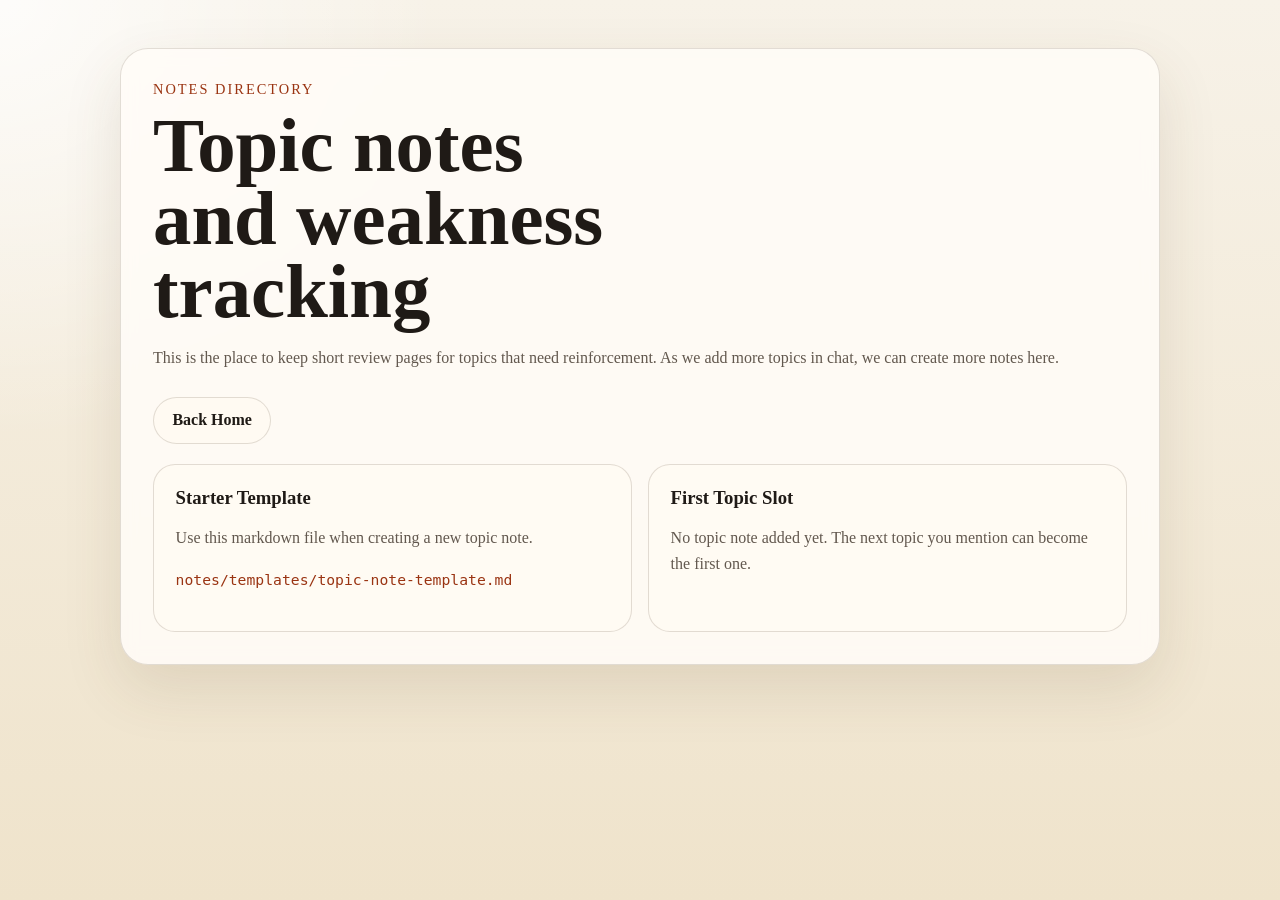
==== notes/index.html @ 0b9db5f5 "First update!" ====
<!DOCTYPE html>
<html lang="en">
<head>
  <meta charset="UTF-8" />
  <meta name="viewport" content="width=device-width, initial-scale=1.0" />
  <title>Notes Directory</title>
  <link rel="stylesheet" href="../styles.css" />
</head>
<body>
  <main class="page-shell">
    <section class="notes-panel">
      <p class="eyebrow">Notes Directory</p>
      <h1>Topic notes and weakness tracking</h1>
      <p class="notes-intro">
        This is the place to keep short review pages for topics that need reinforcement.
        As we add more topics in chat, we can create more notes here.
      </p>

      <div class="top-actions">
        <a class="button secondary" href="../index.html">Back Home</a>
      </div>

      <section class="note-list">
        <article class="note-card">
          <h3>Starter Template</h3>
          <p>Use this markdown file when creating a new topic note.</p>
          <p><code>notes/templates/topic-note-template.md</code></p>
        </article>
        <article class="note-card">
          <h3>First Topic Slot</h3>
          <p class="empty-state">No topic note added yet. The next topic you mention can become the first one.</p>
        </article>
      </section>
    </section>
  </main>
</body>
</html>
---- styles.css ----
:root {
  --bg: #f7f2e8;
  --bg-accent: #efe3cb;
  --surface: rgba(255, 252, 247, 0.88);
  --surface-strong: #fffaf2;
  --text: #1f1a16;
  --muted: #62584e;
  --accent: #9a3412;
  --accent-soft: #f7d6b5;
  --border: rgba(79, 58, 41, 0.16);
  --shadow: 0 24px 60px rgba(92, 64, 36, 0.12);
}

* {
  box-sizing: border-box;
}

body {
  margin: 0;
  min-height: 100vh;
  font-family: Georgia, "Times New Roman", serif;
  color: var(--text);
  background:
    radial-gradient(circle at top left, rgba(255, 255, 255, 0.8), transparent 28%),
    linear-gradient(180deg, var(--bg), var(--bg-accent));
}

a {
  color: inherit;
}

.page-shell {
  width: min(1040px, calc(100% - 2rem));
  margin: 0 auto;
  padding: 3rem 0 4rem;
}

.hero,
.notes-panel {
  background: var(--surface);
  border: 1px solid var(--border);
  border-radius: 28px;
  box-shadow: var(--shadow);
  backdrop-filter: blur(8px);
}

.hero {
  padding: 3rem;
}

.eyebrow {
  margin: 0 0 0.75rem;
  font-size: 0.9rem;
  letter-spacing: 0.14em;
  text-transform: uppercase;
  color: var(--accent);
}

h1,
h2,
h3 {
  margin-top: 0;
}

h1 {
  max-width: 12ch;
  margin-bottom: 1rem;
  font-size: clamp(2.5rem, 7vw, 4.8rem);
  line-height: 0.95;
}

.lede {
  max-width: 62ch;
  font-size: 1.1rem;
  line-height: 1.7;
  color: var(--muted);
}

.hero-actions,
.top-actions {
  display: flex;
  gap: 0.85rem;
  flex-wrap: wrap;
  margin-top: 1.6rem;
}

.button {
  display: inline-flex;
  align-items: center;
  justify-content: center;
  padding: 0.85rem 1.15rem;
  border-radius: 999px;
  border: 1px solid var(--border);
  text-decoration: none;
  font-weight: 600;
  transition: transform 160ms ease, background-color 160ms ease;
}

.button:hover {
  transform: translateY(-1px);
}

.button.primary {
  background: var(--accent);
  border-color: var(--accent);
  color: #fff8f3;
}

.button.secondary {
  background: var(--surface-strong);
}

.card-grid {
  display: grid;
  grid-template-columns: repeat(3, minmax(0, 1fr));
  gap: 1rem;
  margin-top: 1.2rem;
}

.info-card,
.note-card {
  padding: 1.35rem;
  background: rgba(255, 250, 242, 0.78);
  border: 1px solid var(--border);
  border-radius: 22px;
}

.info-card p,
.note-card p,
.notes-intro,
.empty-state {
  color: var(--muted);
  line-height: 1.65;
}

.notes-panel {
  padding: 2rem;
}

.note-list {
  display: grid;
  grid-template-columns: repeat(2, minmax(0, 1fr));
  gap: 1rem;
  margin-top: 1.25rem;
}

.note-card h3 {
  margin-bottom: 0.5rem;
}

.note-card code {
  font-size: 0.92rem;
  color: var(--accent);
}

@media (max-width: 820px) {
  .hero {
    padding: 2rem 1.35rem;
  }

  .notes-panel {
    padding: 1.5rem 1rem;
  }

  .card-grid,
  .note-list {
    grid-template-columns: 1fr;
  }

  h1 {
    max-width: none;
  }
}
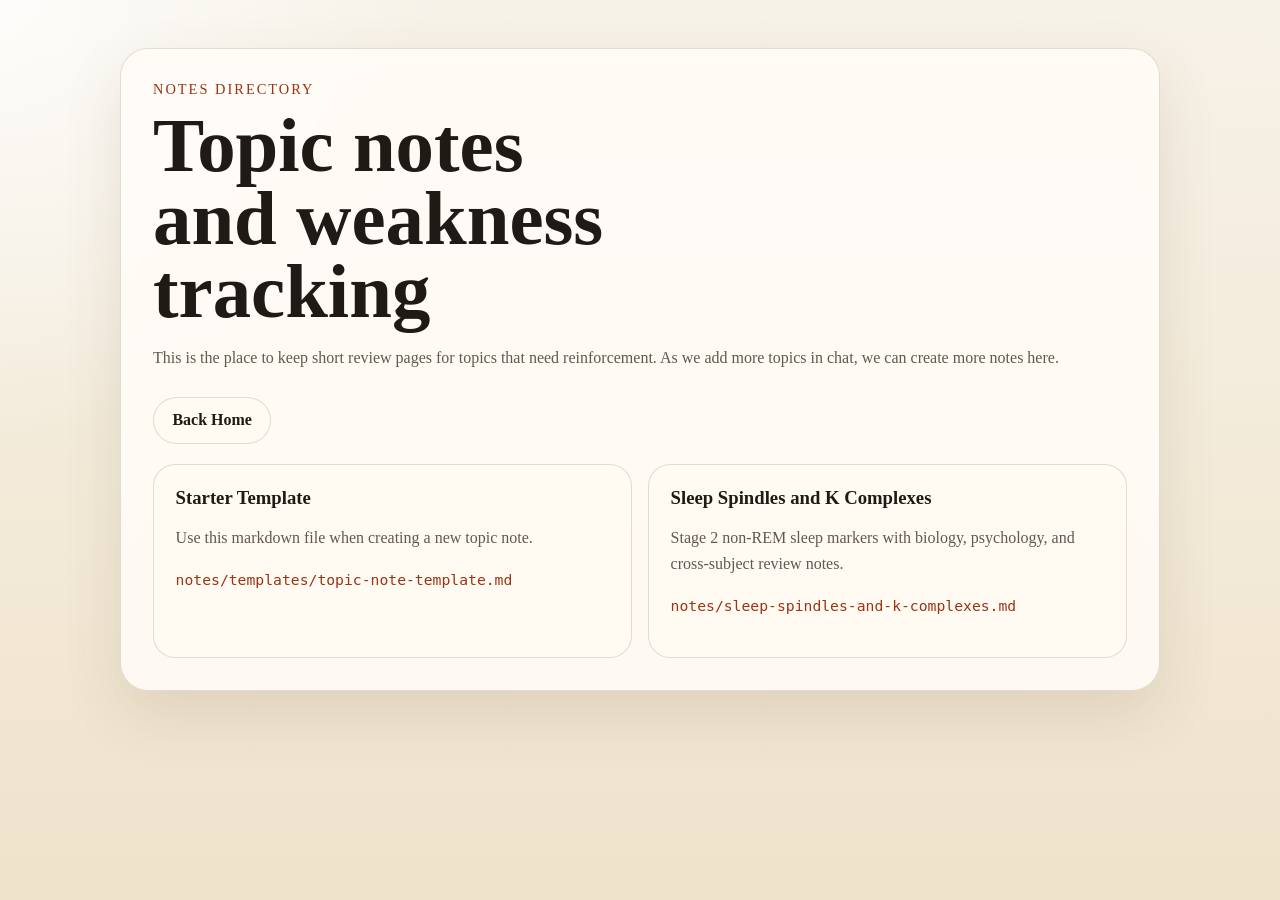
==== commit b2e53d8f: "sec" ====
--- a/notes/index.html
+++ b/notes/index.html
@@ -27,8 +27,9 @@
           <p><code>notes/templates/topic-note-template.md</code></p>
         </article>
         <article class="note-card">
-          <h3>First Topic Slot</h3>
-          <p class="empty-state">No topic note added yet. The next topic you mention can become the first one.</p>
+          <h3>Sleep Spindles and K Complexes</h3>
+          <p>Stage 2 non-REM sleep markers with biology, psychology, and cross-subject review notes.</p>
+          <p><code>notes/sleep-spindles-and-k-complexes.md</code></p>
         </article>
       </section>
     </section>
